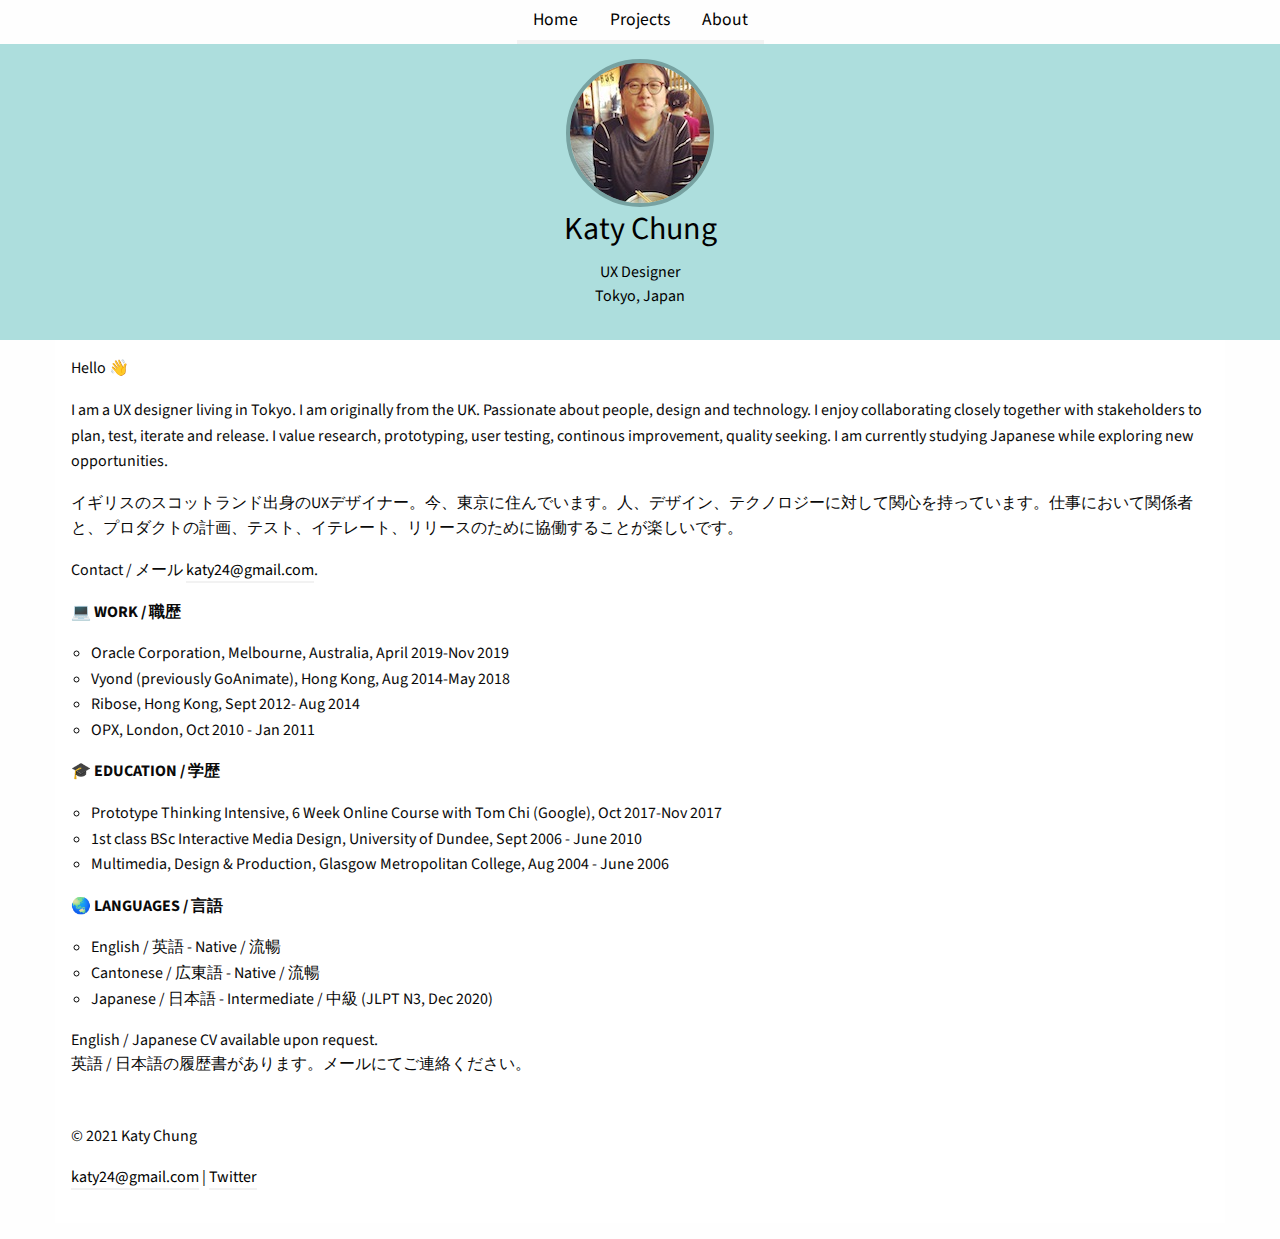
==== about.html @ d57af7cb "The Japanese Edition" ====
<!doctype html>
<html class="no-js" lang="en">
  <head>
    <meta charset="utf-8" />
    <meta name="viewport" content="width=device-width, initial-scale=1.0" />
    <title>Katy Chung / User Experience Designer / Tokyo </title>
    <!-- <link rel="stylesheet" href="https://dhbhdrzi4tiry.cloudfront.net/cdn/sites/foundation.min.css"> -->
    <link rel="stylesheet" href="css/foundation.css">
    <link rel="stylesheet" href="foundation-icons/foundation-icons.css">
    <link rel="stylesheet" href="css/app.css">
    <link href="https://fonts.googleapis.com/css?family=PT+Sans|Roboto|Source+Sans+Pro|Francois+One|Open+Sans" rel="stylesheet">
    <!-- Global site tag (gtag.js) - Google Analytics -->
    <script async src="https://www.googletagmanager.com/gtag/js?id=G-6JN6LW9SD9"></script>
    <script>
      window.dataLayer = window.dataLayer || [];
      function gtag(){dataLayer.push(arguments);}
      gtag('js', new Date());

      gtag('config', 'G-6JN6LW9SD9');
    </script>
  </head>
  <body>
    <div class="grid-container">   
      <ul class="menu align-center">
        <li><a href="index.html">Home</a></li>
        <li><a href="projects.html">Projects</a></li>
        <li><a href="about.html" class="currentLink">About</a></li>
      </ul> 
    </div>
      <div class="grid-x grid-padding-y text-center">
        <div class="cell" style="background: #ADDEDD;color:#000;">
          <img src="pics/profile2.jpg" class="profileimage" alt="profile photo">
          <h1>Katy Chung</h1>
          <span>UX Designer</span>
          <p>Tokyo, Japan</p>
        </div>
      </div>
    <div class="grid-container">  
      <div class="callout primary">
        <div class="row column">
          <p>Hello 👋</p>
          <p>I am a UX designer living in Tokyo. I am originally from the UK. Passionate about people, design and technology. I enjoy collaborating closely together with stakeholders to plan, test, iterate and release. I value research, prototyping, user testing, continous improvement, quality seeking. I am currently studying Japanese while exploring new opportunities.</p>
          <p>イギリスのスコットランド出身のUXデザイナー。今、東京に住んでいます。人、デザイン、テクノロジーに対して関心を持っています。仕事において関係者と、プロダクトの計画、テスト、イテレート、リリースのために協働することが楽しいです。
          </p>

          <p>
            Contact / メール <a href="mailto:katy24@gmail.com">katy24@gmail.com</a>.
          </p>
          <p class="section-title">💻 Work / 職歴</p>
          <ul>
            <li>Oracle Corporation, Melbourne, Australia, April 2019-Nov 2019</li>
            <li>Vyond (previously GoAnimate), Hong Kong, Aug 2014-May 2018</li>
            <li>Ribose, Hong Kong, Sept 2012- Aug 2014</li>
            <li>OPX, London, Oct 2010 - Jan 2011</li>
          </ul>
          <p class="section-title">🎓 Education / 学歴</p>
          <ul>
            <li>Prototype Thinking Intensive, 6 Week Online Course with Tom Chi (Google), Oct 2017-Nov 2017</li>
            <li>1st class BSc Interactive Media Design, University of Dundee, Sept 2006 - June 2010</li>
            <li>Multimedia, Design & Production, Glasgow Metropolitan College, Aug 2004 - June 2006</li>
          </ul>
          <p class="section-title">🌏 Languages / 言語</p>
          <ul>
            <li>English / 英語 - Native / 流暢</li>
            <li>Cantonese /  広東語 - Native / 流暢</li>
            <li>Japanese / 日本語  - Intermediate / 中級 (JLPT N3, Dec 2020)</li>
          </ul>
          <span>
            English / Japanese CV available upon request.
          </span>
          <p>
            英語 / 日本語の履歴書があります。メールにてご連絡ください。
          </p>
        </div>
        <div class="grid-x grid-padding-y">
          <div class="cell">
          </div>
        </div>
        <div class="grid-x">
          <div class="grid">
            <p>
              © 2021 Katy Chung
            </p>
          <p>
          <a href="mailto:katy24@gmail.com">katy24@gmail.com</a> | <a href="www.twitter.com/katy24">Twitter</a>
          </p>
          </div>
        </div>
      </div>
    </div>
    <script src="https://code.jquery.com/jquery-2.1.4.min.js"></script>
    <script src="https://dhbhdrzi4tiry.cloudfront.net/cdn/sites/foundation.js"></script>
    <script>
      $(document).foundation();
    </script>
  </body>
</html>
---- css/app.css ----
body{
	font-family: 'Source Sans Pro', sans-serif;
}

h1, h2, h3, h4 {
	font-family: 'Source Sans Pro', sans-serif;
}

h1{
	font-size:2em;
}

h2{
	font-size:1.5em;
}

h3{
	font-size:1.2em;
}

h4{
	font-size:1em;
}
.wrapper{
    position: relative;
    z-index: 15;
    margin-left: auto;
    margin-right: auto;
    padding: 2vw 7vw;
}

.section-title{
  text-transform: uppercase;
  font-size: 1rem;
  font-weight: 700;
}

.header{
  padding: 20px 0;
}

.header a:link, a:active, a:visited{
  color: #000;
  font-style: normal;
  border-bottom: none;
  font-family: 'Source Sans Pro', sans-serif;
}

.header a:hover{
  color: #000;
}

a:link, a:active, a:visited{
	color: black;
	border-bottom: 2px #f2f2f2 solid;
}

a:hover{
	color: #666;
  border-bottom: 2px #D94F23 solid;
}

a:link.currentLink, 
a:active.currentLink, 
a:visited.currentLink{
  border-bottom: 2px #D94F23 solid;
}

ul.menu{
  font-size: 1.1rem;

}

table.unstripped.tr{
  border: 0px solid #000;
}

table..unstripped.tbody{
  border: 0px solid #000;
}

span.label{
  border-radius: 10px;
  background-color: #D94F23; 
}

span.label.success{
  border-radius: 10px;
  background-color: #f2f2f2;
}

.project1{
  background-color: #ADDEDD;
  border-radius: 8px;
}

.project2{
  background-color: #E28E78;
  border-radius: 8px;
  margin-top: 40px
}
.project3{
  background-color: #748FAB;
  border-radius: 8px;
  margin-top: 40px
}

ul.menu a:link, a:active, a:visited{
  color: black;
  border-bottom: 4px #f2f2f2 solid;
  font-style: normal;
}

ul.menu a:hover{
  color: #666;
  border-bottom: 4px #D94F23 solid;
}

.button{
  background: #f2f2f2;
  font-size: 1.1rem;
}
.button:hover{
  background: #f2f2f2;
  border-bottom: 4px #D94F23 solid;
  color:#000;
}

ul{
	list-style: circle;
}

.profileimage{
	border: 4px solid #77a2a1;
	border-radius: 100px;
}

.text-center{
  position: relative;
  text-align: center;
}

.particulars{
	background-color: #fff;
	min-height: 500px;
}

/*********************** Project Pages ***********************/

.project-desc{
  position: relative;
  z-index: 15;
  margin-left: auto;
  margin-right: auto;
  padding: 1vw 0vw;
  max-width: 800px;
}

.project-intro{
  display: flex;
  justify-content: center;
  align-items: center;
  align-content: center;
  flex-wrap: wrap;
  text-align: center;
}

.content-wrapper{
  display: flex;
  justify-content: center;
  align-items: center;
  align-content: center;
  flex-wrap: wrap;
}

.nd{
  font-style: italic;
  color: #666;
  padding-top: 1vw;
}

.callout{
    border: none;
}

/*********************** Custom ***********************/

.character-creator-header{
    height: 20rem;
    background: #222 url("../img/cc.jpg") no-repeat top;
    background-size: cover;
}

.ppt-header{
    height: 20rem;
    background: #222 url("../img/ppt.jpg") no-repeat top;
    background-size: cover;
}
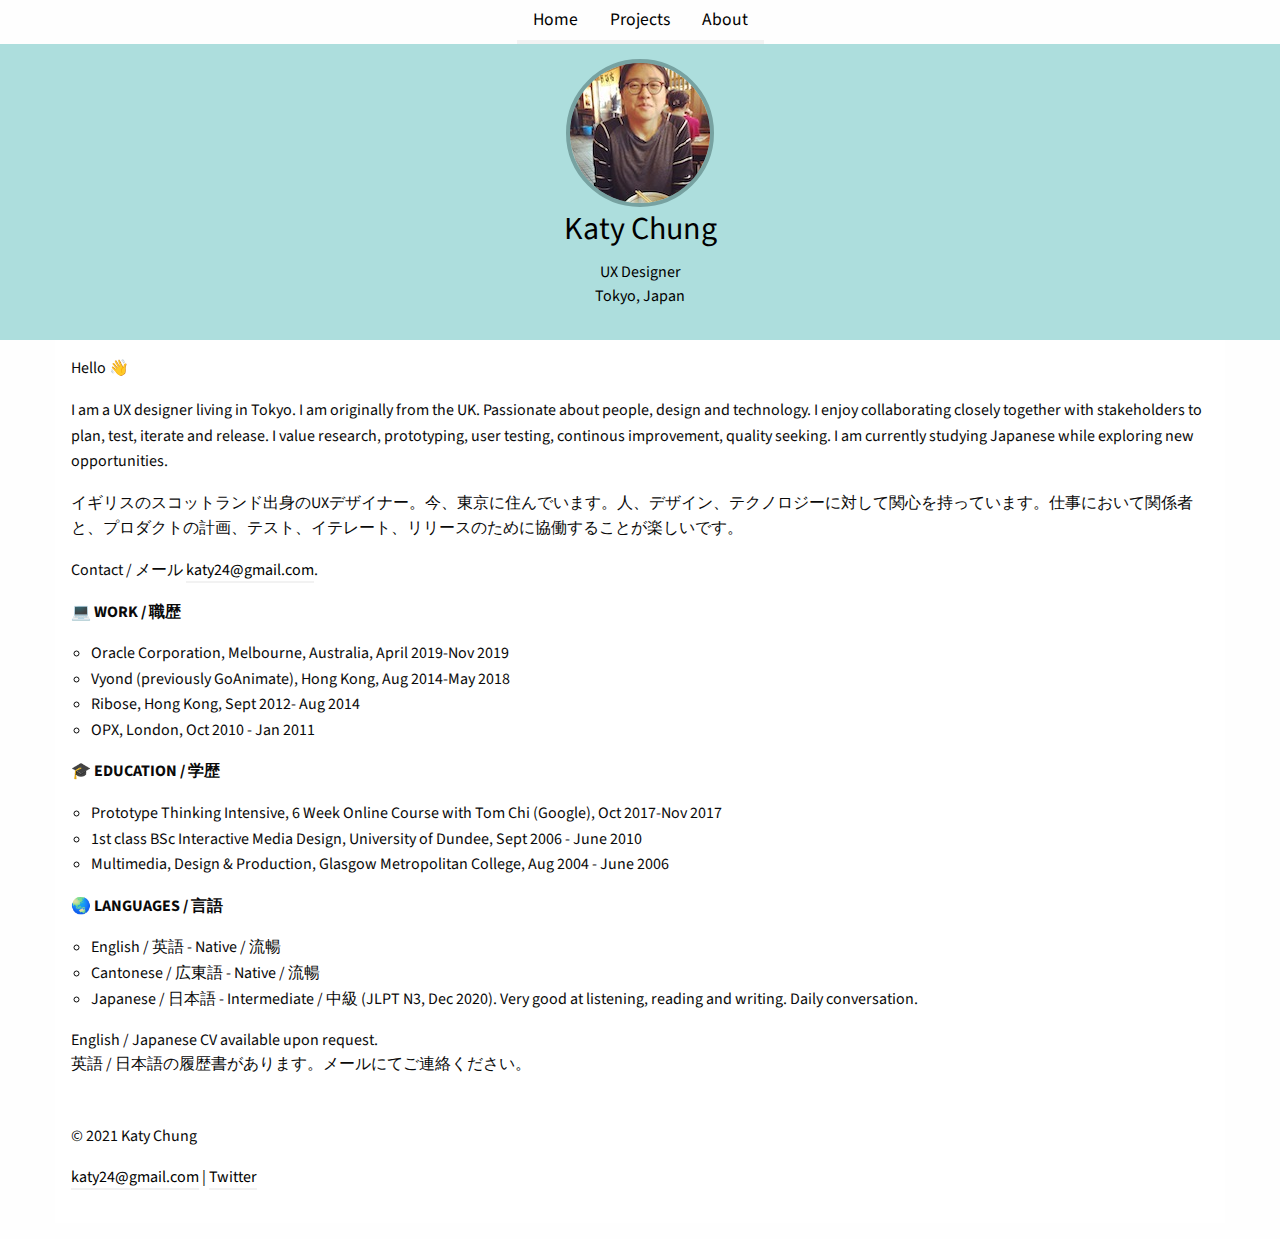
==== commit 9450a92c: "update language details" ====
--- a/about.html
+++ b/about.html
@@ -3,11 +3,11 @@
   <head>
     <meta charset="utf-8" />
     <meta name="viewport" content="width=device-width, initial-scale=1.0" />
-    <title>Katy Chung / User Experience Designer / Tokyo </title>
-    <!-- <link rel="stylesheet" href="https://dhbhdrzi4tiry.cloudfront.net/cdn/sites/foundation.min.css"> -->
+    <title>Katy Chung / User Experience Designer / Tokyo / About</title>
     <link rel="stylesheet" href="css/foundation.css">
     <link rel="stylesheet" href="foundation-icons/foundation-icons.css">
     <link rel="stylesheet" href="css/app.css">
+    <link rel="icon" href="img/favicon.ico" type="image/x-icon" />
     <link href="https://fonts.googleapis.com/css?family=PT+Sans|Roboto|Source+Sans+Pro|Francois+One|Open+Sans" rel="stylesheet">
     <!-- Global site tag (gtag.js) - Google Analytics -->
     <script async src="https://www.googletagmanager.com/gtag/js?id=G-6JN6LW9SD9"></script>
@@ -63,7 +63,7 @@
           <ul>
             <li>English / 英語 - Native / 流暢</li>
             <li>Cantonese /  広東語 - Native / 流暢</li>
-            <li>Japanese / 日本語  - Intermediate / 中級 (JLPT N3, Dec 2020)</li>
+            <li>Japanese / 日本語  - Intermediate / 中級 (JLPT N3, Dec 2020). Very good at listening, reading and writing. Daily conversation. </li>
           </ul>
           <span>
             English / Japanese CV available upon request.
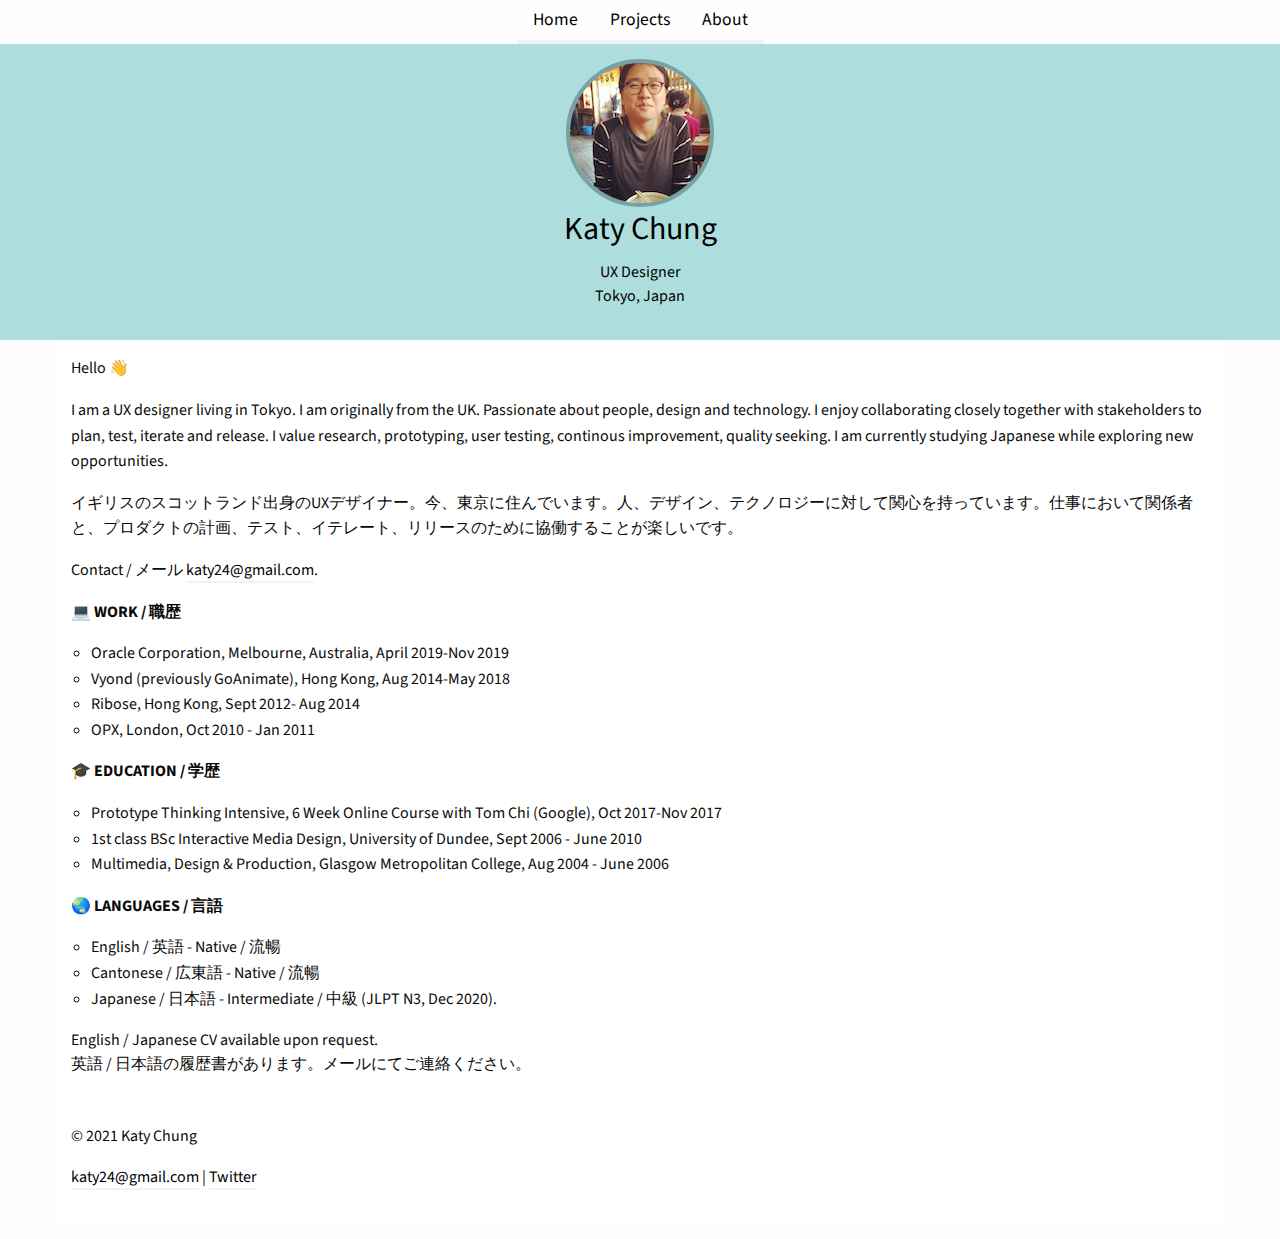
==== commit db28a5bc: "Update about.html" ====
--- a/about.html
+++ b/about.html
@@ -63,7 +63,7 @@
           <ul>
             <li>English / 英語 - Native / 流暢</li>
             <li>Cantonese /  広東語 - Native / 流暢</li>
-            <li>Japanese / 日本語  - Intermediate / 中級 (JLPT N3, Dec 2020). Very good at listening, reading and writing. Daily conversation. </li>
+            <li>Japanese / 日本語  - Intermediate / 中級 (JLPT N3, Dec 2020).</li>
           </ul>
           <span>
             English / Japanese CV available upon request.
